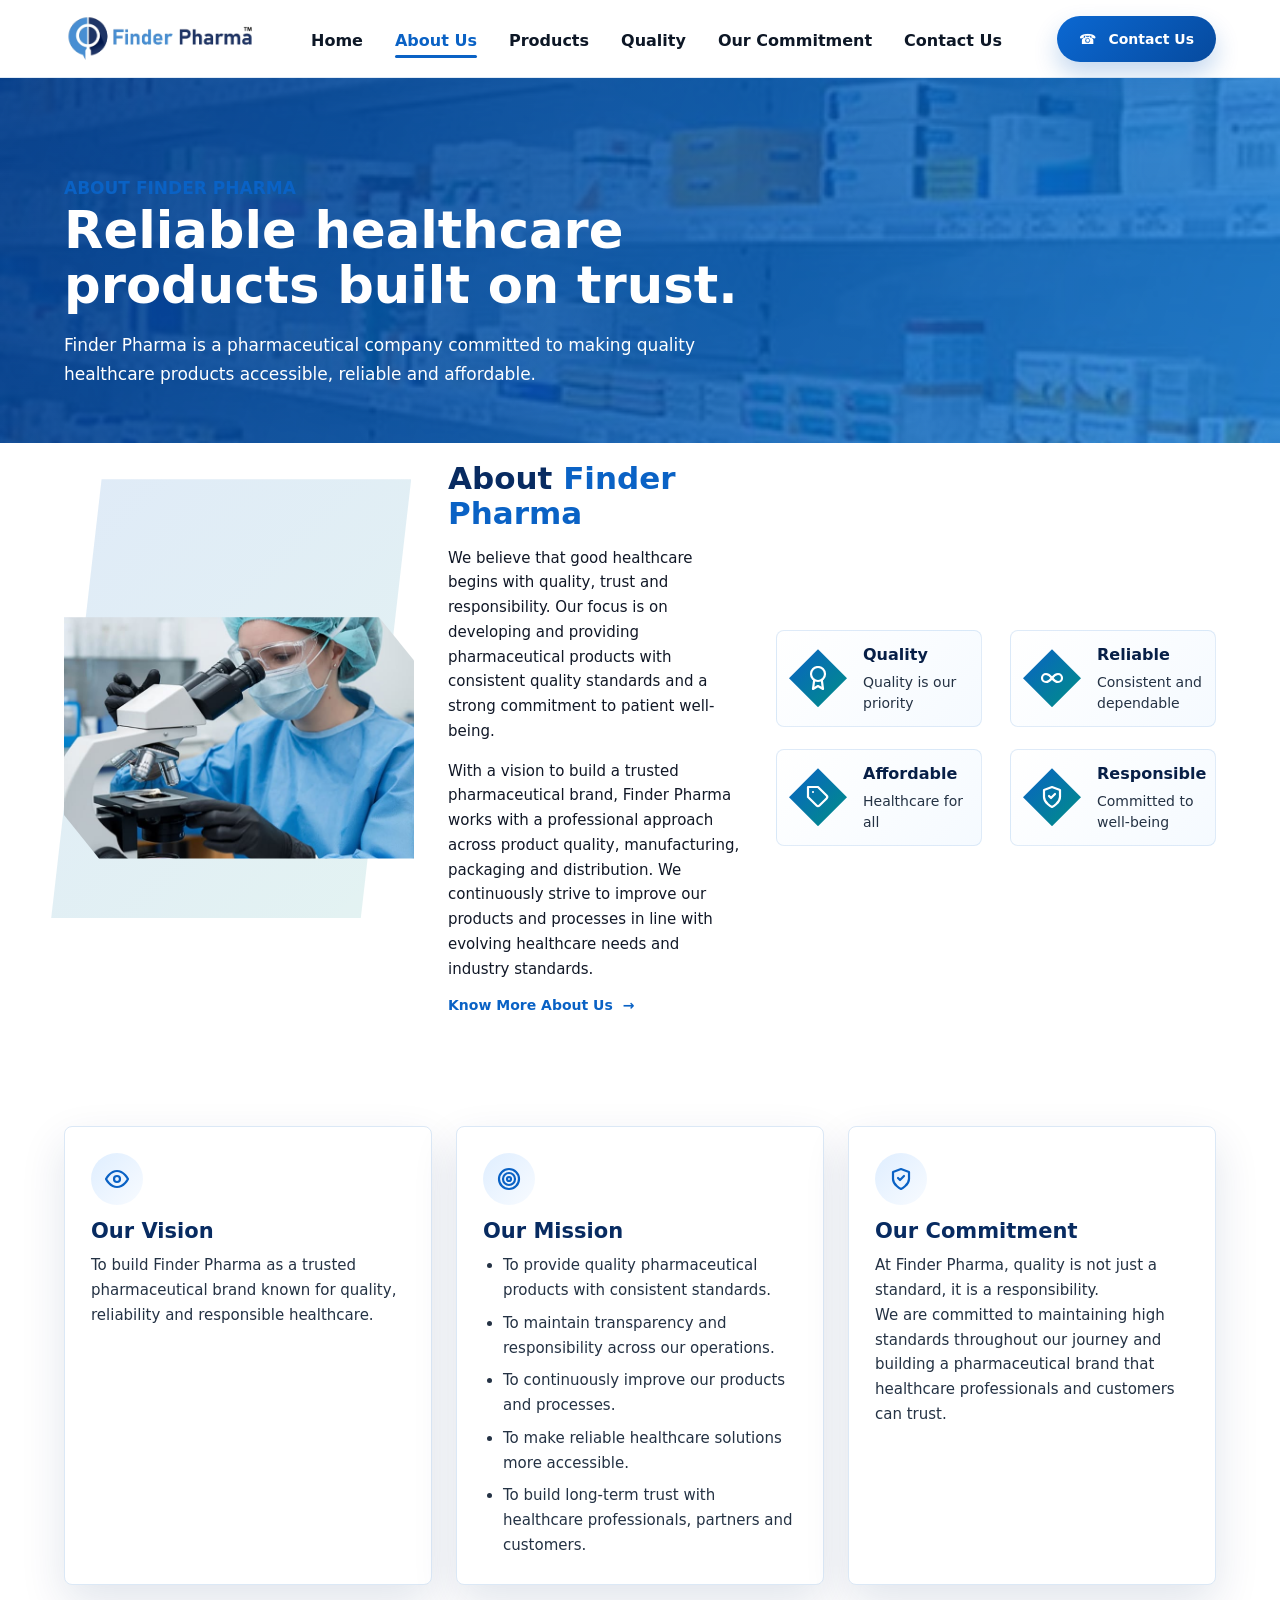
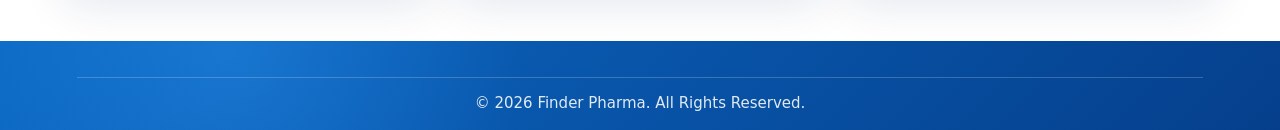
==== about.html @ 4693a1cc "Convert products page to a showcase website with brand blue theme" ====
<!doctype html>
<html lang="en">
  <head>
    <meta charset="UTF-8" />
    <meta name="viewport" content="width=device-width, initial-scale=1.0" />
    <title>About Us | Finder Pharma</title>
    <link rel="stylesheet" href="./styles.css" />
  </head>
  <body>
    <header class="site-header">
      <a class="brand" href="./index.html" aria-label="Finder Pharma home">
        <img src="./finder-pharma-logo.png" alt="Finder Pharma" />
      </a>
      <button class="menu-toggle" type="button" aria-expanded="false" aria-controls="site-nav">
        <span></span><span></span><span></span>
      </button>
      <nav id="site-nav" class="site-nav" aria-label="Primary navigation">
        <a href="./index.html">Home</a>
        <a href="./about.html">About Us</a>
        <a href="./products.html">Products</a>
        <a href="./quality.html">Quality</a>
        <a href="./commitment.html">Our Commitment</a>
        <a href="./contact.html">Contact Us</a>
      </nav>
      <a class="contact-pill" href="./contact.html"><span aria-hidden="true">&#9742;</span>Contact Us</a>
    </header>
    <main class="page-main">
      <section class="page-hero">
        <p class="eyebrow">About Finder Pharma</p>
        <h1>Reliable healthcare products built on trust.</h1>
        <p>Finder Pharma is a pharmaceutical company committed to making quality healthcare products accessible, reliable and affordable.</p>
      </section>
      <section class="about-section">
        <figure class="photo-panel about-photo">
          <img src="./assets/lab-microscope.jpg" alt="Healthcare professional checking samples with a microscope" />
        </figure>
        <div class="about-copy">
          <h2>About <span>Finder Pharma</span></h2>
          <p>We believe that good healthcare begins with quality, trust and responsibility. Our focus is on developing and providing pharmaceutical products with consistent quality standards and a strong commitment to patient well-being.</p>
          <p>With a vision to build a trusted pharmaceutical brand, Finder Pharma works with a professional approach across product quality, manufacturing, packaging and distribution. We continuously strive to improve our products and processes in line with evolving healthcare needs and industry standards.</p>
          <a class="text-link" href="./quality.html">Know More About Us <span aria-hidden="true">&rarr;</span></a>
        </div>
        <div class="value-grid">
          <article>
            <span class="icon">
              <svg viewBox="0 0 24 24" fill="none" stroke="currentColor" stroke-linecap="round" stroke-linejoin="round">
                <circle cx="12" cy="8" r="7"></circle>
                <polyline points="8.21 13.89 7 23 12 20 17 23 15.79 13.88"></polyline>
              </svg>
            </span>
            <h3>Quality</h3>
            <p>Quality is our priority</p>
          </article>
          <article>
            <span class="icon">
              <svg viewBox="0 0 24 24" fill="none" stroke="currentColor" stroke-linecap="round" stroke-linejoin="round">
                <path d="M12 12c-2-2.67-4-4-6-4a4 4 0 1 0 0 8c2 0 4-1.33 6-4zm0 0c2 2.67 4 4 6 4a4 4 0 1 0 0-8c-2 0-4 1.33-6 4z"></path>
              </svg>
            </span>
            <h3>Reliable</h3>
            <p>Consistent and dependable</p>
          </article>
          <article>
            <span class="icon">
              <svg viewBox="0 0 24 24" fill="none" stroke="currentColor" stroke-linecap="round" stroke-linejoin="round">
                <path d="M20.59 13.41l-7.17 7.17a2 2 0 0 1-2.83 0L2 12V2h10l8.59 8.59a2 2 0 0 1 0 2.82z"></path>
                <line x1="7" y1="7" x2="7.01" y2="7"></line>
              </svg>
            </span>
            <h3>Affordable</h3>
            <p>Healthcare for all</p>
          </article>
          <article>
            <span class="icon">
              <svg viewBox="0 0 24 24" fill="none" stroke="currentColor" stroke-linecap="round" stroke-linejoin="round">
                <path d="M12 22s8-4 8-10V5l-8-3-8 3v7c0 6 8 10 8 10z"></path>
                <polyline points="9 11 11 13 15 9"></polyline>
              </svg>
            </span>
            <h3>Responsible</h3>
            <p>Committed to well-being</p>
          </article>
        </div>
      </section>
      <section class="simple-section">
        <div class="simple-grid">
          <article>
            <span class="icon">
              <svg viewBox="0 0 24 24" fill="none" stroke="currentColor" stroke-linecap="round" stroke-linejoin="round">
                <path d="M1 12s4-8 11-8 11 8 11 8-4 8-11 8-11-8-11-8z"></path>
                <circle cx="12" cy="12" r="3"></circle>
              </svg>
            </span>
            <h2>Our Vision</h2>
            <p>To build Finder Pharma as a trusted pharmaceutical brand known for quality, reliability and responsible healthcare.</p>
          </article>
          <article>
            <span class="icon">
              <svg viewBox="0 0 24 24" fill="none" stroke="currentColor" stroke-linecap="round" stroke-linejoin="round">
                <circle cx="12" cy="12" r="10"></circle>
                <circle cx="12" cy="12" r="6"></circle>
                <circle cx="12" cy="12" r="2"></circle>
              </svg>
            </span>
            <h2>Our Mission</h2>
            <ul class="content-list">
              <li>To provide quality pharmaceutical products with consistent standards.</li>
              <li>To maintain transparency and responsibility across our operations.</li>
              <li>To continuously improve our products and processes.</li>
              <li>To make reliable healthcare solutions more accessible.</li>
              <li>To build long-term trust with healthcare professionals, partners and customers.</li>
            </ul>
          </article>
          <article>
            <span class="icon">
              <svg viewBox="0 0 24 24" fill="none" stroke="currentColor" stroke-linecap="round" stroke-linejoin="round">
                <path d="M12 22s8-4 8-10V5l-8-3-8 3v7c0 6 8 10 8 10z"></path>
                <polyline points="9 11 11 13 15 9"></polyline>
              </svg>
            </span>
            <h2>Our Commitment</h2>
            <p>At Finder Pharma, quality is not just a standard, it is a responsibility.</p>
            <p>We are committed to maintaining high standards throughout our journey and building a pharmaceutical brand that healthcare professionals and customers can trust.</p>
          </article>
        </div>
      </section>
    </main>
    <footer id="contact" class="site-footer">
      <p class="copyright">&copy; 2026 Finder Pharma. All Rights Reserved.</p>
    </footer>
    <script src="./script.js"></script>
  </body>
</html>
---- styles.css ----
:root {
  --blue-950: #082b61;
  --blue-900: #0c3f86;
  --blue-700: #0a62c5;
  --blue-600: #0876d7;
  --blue-100: #e8f4ff;
  --green: #79b835;
  --ink: #101828;
  --muted: #526070;
  --line: #dbe8f6;
  --surface: #ffffff;
  --shadow: 0 18px 45px rgba(8, 43, 97, 0.12);
}

* {
  box-sizing: border-box;
}

html {
  scroll-behavior: smooth;
}

body {
  margin: 0;
  color: var(--ink);
  font-size: 15px;
  font-family: Inter, ui-sans-serif, system-ui, -apple-system, BlinkMacSystemFont, "Segoe UI", sans-serif;
  background: #f8fbff;
}

a {
  color: inherit;
  text-decoration: none;
}

.site-header {
  position: sticky;
  top: 0;
  z-index: 20;
  display: grid;
  grid-template-columns: auto 1fr auto;
  align-items: center;
  gap: 28px;
  min-height: 78px;
  padding: 0 clamp(20px, 5vw, 76px);
  background: rgba(255, 255, 255, 0.94);
  border-bottom: 1px solid rgba(219, 232, 246, 0.85);
  backdrop-filter: blur(16px);
}

.brand {
  display: inline-flex;
  align-items: center;
  width: clamp(160px, 15vw, 205px);
}

.brand img {
  display: block;
  width: 100%;
  height: auto;
}

.site-nav {
  justify-self: center;
  display: flex;
  align-items: center;
  gap: clamp(18px, 2.5vw, 36px);
  font-size: 16px;
  font-weight: 700;
}

.site-nav a {
  position: relative;
  padding: 28px 0 24px;
  color: #0d1726;
}

.site-nav a::after {
  content: "";
  position: absolute;
  left: 0;
  right: 0;
  bottom: 16px;
  height: 3px;
  border-radius: 999px;
  background: transparent;
}

.site-nav a:hover,
.site-nav a.active {
  color: var(--blue-700);
}

.site-nav a.active::after {
  background: var(--blue-700);
}

.contact-pill,
.primary-button,
.enquiry-button {
  display: inline-flex;
  align-items: center;
  justify-content: center;
  gap: 12px;
  min-height: 46px;
  padding: 0 22px;
  color: #fff;
  font-size: 14px;
  font-weight: 800;
  background: linear-gradient(135deg, #0b68d2, #064a9e);
  border-radius: 999px;
  box-shadow: 0 12px 24px rgba(8, 92, 190, 0.24);
}

.menu-toggle {
  display: none;
}

.hero {
  position: relative;
  min-height: 610px;
  overflow: hidden;
  background:
    linear-gradient(135deg, transparent 0 82%, #008f86 82.1% 89%, #064a9e 89.2% 100%),
    radial-gradient(circle at 8% 18%, rgba(8, 118, 215, 0.08) 0 80px, transparent 82px),
    linear-gradient(100deg, #ffffff 0%, #f7fbff 39%, #eef7ff 39.3%, #dbefff 100%);
}

.hero-slide {
  position: absolute;
  inset: 0;
  display: grid;
  grid-template-columns: minmax(380px, 0.78fr) minmax(520px, 1.22fr);
  opacity: 0;
  visibility: hidden;
  transition: opacity 1200ms ease, visibility 1200ms ease;
}

.hero-slide.active {
  opacity: 1;
  visibility: visible;
}

.hero::before {
  content: "";
  position: absolute;
  left: -84px;
  top: -150px;
  width: 55vw;
  min-width: 620px;
  height: 860px;
  background:
    linear-gradient(120deg, rgba(255, 255, 255, 0.96), rgba(255, 255, 255, 0.86)),
    radial-gradient(circle at 30% 25%, rgba(10, 98, 197, 0.09), transparent 34%);
  border-radius: 0 0 58% 0;
  box-shadow: 24px 0 60px rgba(8, 43, 97, 0.07);
  transform: skewX(-9deg);
}

.hero::after {
  content: "";
  position: absolute;
  left: -28px;
  top: 92px;
  width: 44vw;
  min-width: 480px;
  height: 380px;
  opacity: 0.34;
  background-image:
    linear-gradient(30deg, transparent 28px, rgba(8, 43, 97, 0.1) 29px, transparent 31px),
    linear-gradient(150deg, transparent 28px, rgba(8, 43, 97, 0.1) 29px, transparent 31px);
  background-size: 72px 82px;
  mask-image: linear-gradient(90deg, #000, transparent 82%);
}

.hero-copy {
  position: relative;
  z-index: 2;
  align-self: center;
  max-width: 620px;
  padding: 54px clamp(24px, 5vw, 74px) 126px;
  opacity: 0;
  transform: translateY(18px);
  transition: opacity 900ms ease 160ms, transform 900ms ease 160ms;
}

.hero-slide.active .hero-copy {
  opacity: 1;
  transform: translateY(0);
}

.hero-badge {
  position: relative;
  display: inline-flex;
  align-items: center;
  min-height: 52px;
  margin: 0 0 30px;
  padding: 0 18px;
  color: #0d1726;
  font-size: clamp(24px, 2.7vw, 42px);
  font-weight: 700;
  line-height: 1;
}

.hero-badge::before,
.hero-badge::after {
  content: "";
  position: absolute;
  inset: auto auto 2px 0;
  width: 100%;
  height: 34px;
  border-bottom: 4px solid #09a775;
  border-left: 4px solid #09a775;
  border-radius: 0 0 10px 10px;
}

.hero-badge::after {
  inset: auto 0 2px auto;
  width: 18px;
  border-left: 0;
  border-right: 4px solid #09a775;
}

.eyebrow {
  margin: 0 0 16px;
  color: var(--blue-700);
  font-size: 13px;
  font-weight: 900;
  text-transform: uppercase;
}

.hero h1 {
  margin: 0;
  max-width: 600px;
  color: #302c69;
  font-size: clamp(40px, 4.8vw, 76px);
  line-height: 1.06;
  letter-spacing: 0;
  text-transform: uppercase;
}

.hero h1 span,
.hero h1 strong {
  display: block;
}

.hero h1 span {
  color: #0b101d;
  font-size: clamp(20px, 2vw, 30px);
  font-weight: 800;
  line-height: 1.2;
  text-transform: none;
}

.hero h1 strong {
  margin-top: 16px;
  color: var(--blue-700);
  font-size: clamp(38px, 4.4vw, 70px);
  line-height: 0.95;
}

.hero-copy > p:not(.hero-badge) {
  max-width: 455px;
  margin: 28px 0 30px;
  color: #172235;
  font-size: 17px;
  line-height: 1.7;
}

.hero-slide > .primary-button {
  position: absolute;
  right: clamp(28px, 5vw, 84px);
  bottom: 42px;
  z-index: 7;
  display: flex;
  width: max-content;
  min-height: 40px;
  padding: 0 20px;
  color: #10213a;
  font-size: 13px;
  background: rgba(255, 255, 255, 0.9);
  box-shadow: 0 14px 34px rgba(8, 22, 44, 0.18);
  backdrop-filter: blur(10px);
}

.hero-media {
  position: relative;
  z-index: 1;
  min-height: 610px;
  overflow: hidden;
  clip-path: ellipse(78% 80% at 74% 48%);
}

.hero-media::before {
  content: "";
  position: absolute;
  z-index: 2;
  inset: 0 auto 0 0;
  width: 42%;
  background: linear-gradient(90deg, rgba(255, 255, 255, 0.94), rgba(255, 255, 255, 0));
}

.hero-media img {
  display: block;
  width: 100%;
  height: 100%;
  min-height: 610px;
  object-fit: cover;
  object-position: center;
  filter: saturate(1.04);
  transform: scale(1.04);
  transition: transform 2200ms ease, opacity 1200ms ease;
}

.hero-slide.active .hero-media img {
  transform: scale(1);
}

.hero-slide:first-child .hero-media img {
  object-position: center right;
}

.hero-slide:nth-child(2) .hero-media img {
  object-position: center;
}

.hero-slide:nth-child(3) .hero-media img {
  object-position: center;
}

.hero-slide:nth-child(4) .hero-media img {
  object-position: center 42%;
}

.hero-ring {
  position: absolute;
  z-index: 3;
  inset: -70px auto -100px -46px;
  width: 54%;
  min-width: 360px;
  border-left: 3px solid rgba(0, 143, 134, 0.72);
  border-radius: 58% 0 0 58%;
  pointer-events: none;
}

.hero-dots {
  position: absolute;
  z-index: 6;
  left: clamp(24px, 5vw, 74px);
  bottom: 42px;
  display: flex;
  gap: 10px;
}

.hero-dots button {
  width: 12px;
  height: 12px;
  padding: 0;
  background: rgba(8, 118, 215, 0.26);
  border: 0;
  border-radius: 999px;
  cursor: pointer;
  transition: width 200ms ease, background 200ms ease;
}

.hero-dots button.active {
  width: 34px;
  background: var(--blue-700);
}

.hero-highlights {
  position: relative;
  z-index: 4;
  display: grid;
  grid-template-columns: repeat(4, minmax(150px, 1fr));
  gap: clamp(18px, 4vw, 54px);
  width: min(78vw, 1120px);
  margin: -46px auto 0;
  padding: 32px clamp(22px, 4vw, 56px);
  background: #fff;
  border: 1px solid rgba(219, 232, 246, 0.9);
  border-radius: 8px;
  box-shadow: 0 22px 55px rgba(8, 43, 97, 0.14);
}

.hero-highlights article {
  display: grid;
  justify-items: center;
  gap: 14px;
  min-width: 0;
  text-align: center;
}

.hero-highlights img {
  width: min(100%, 168px);
  aspect-ratio: 1 / 1;
  object-fit: cover;
  background: #f8fbff;
  border: 1px solid #e4eef8;
  border-radius: 28% 72% 30% 70% / 70% 32% 68% 30%;
}

.hero-highlights article:first-child img {
  object-fit: contain;
  padding: 24px;
}

.hero-highlights h2 {
  margin: 0;
  color: var(--blue-950);
  font-size: 15px;
  line-height: 1.25;
}

.page-main {
  background: #fff;
}

.page-hero {
  padding: 78px clamp(20px, 5vw, 76px) 54px;
  color: #fff;
  background:
    linear-gradient(110deg, rgba(5, 63, 140, 0.95), rgba(8, 118, 215, 0.76)),
    url("./assets/pharmacy-shelves.jpg") center / cover no-repeat;
}

.page-hero h1 {
  max-width: 760px;
  margin: 0;
  font-size: clamp(34px, 4vw, 52px);
  line-height: 1.08;
}

.page-hero p {
  max-width: 670px;
  margin: 18px 0 0;
  font-size: 17px;
  line-height: 1.7;
}

.simple-section {
  padding: 56px clamp(20px, 5vw, 76px);
}

.simple-grid {
  display: grid;
  grid-template-columns: repeat(3, minmax(220px, 1fr));
  gap: 24px;
  max-width: 1180px;
  margin: 0 auto;
}

.simple-grid article,
.contact-panel {
  padding: 26px;
  background: #fff;
  border: 1px solid var(--line);
  border-radius: 8px;
  box-shadow: var(--shadow);
}

.simple-grid h2,
.contact-panel h2 {
  margin: 14px 0 10px;
  color: var(--blue-950);
  font-size: 21px;
}

.simple-grid p,
.contact-panel p,
.content-list {
  margin: 0;
  color: #243244;
  font-size: 15px;
  line-height: 1.65;
}

.content-list {
  padding-left: 20px;
}

.content-list li + li {
  margin-top: 8px;
}

.contact-layout {
  display: grid;
  grid-template-columns: minmax(260px, 0.8fr) minmax(320px, 1.2fr);
  gap: 28px;
  max-width: 1080px;
  margin: 0 auto;
}

.contact-list {
  display: grid;
  gap: 18px;
}

.contact-form {
  display: grid;
  gap: 14px;
}

.contact-form input,
.contact-form textarea {
  width: 100%;
  padding: 13px 14px;
  color: var(--ink);
  font: inherit;
  background: #f8fbff;
  border: 1px solid var(--line);
  border-radius: 8px;
}

.contact-form textarea {
  min-height: 138px;
  resize: vertical;
}

.about-section,
.products-section,
.commitment-section {
  padding-inline: clamp(20px, 5vw, 76px);
}

.about-section {
  position: relative;
  z-index: 3;
  display: grid;
  grid-template-columns: minmax(240px, 350px) minmax(280px, 1fr) minmax(300px, 440px);
  gap: 34px;
  align-items: center;
  padding-top: 18px;
  padding-bottom: 56px;
  background: #fff;
}

.about-section::before {
  content: "";
  position: absolute;
  left: clamp(18px, 4vw, 58px);
  top: 36px;
  width: min(31vw, 360px);
  height: 70%;
  background: linear-gradient(135deg, rgba(10, 98, 197, 0.13), rgba(0, 143, 134, 0.11));
  clip-path: polygon(14% 0, 100% 0, 86% 100%, 0 100%);
  z-index: 0;
}

.about-section > * {
  position: relative;
  z-index: 1;
}

.photo-panel {
  margin: 0;
  overflow: hidden;
  border-radius: 8px;
  box-shadow: var(--shadow);
}

.photo-panel img,
.product-showcase img,
.commitment-photo img {
  display: block;
  width: 100%;
  height: 100%;
  object-fit: cover;
}

.about-photo {
  position: relative;
  aspect-ratio: 1.45 / 1;
  border-radius: 0;
  clip-path: polygon(0 0, 90% 0, 100% 18%, 100% 100%, 10% 100%, 0 82%);
  box-shadow: 0 24px 52px rgba(8, 43, 97, 0.18);
}

.about-photo img {
  object-position: center 38%;
}

.product-showcase {
  display: grid;
  grid-template-columns: minmax(180px, 340px) minmax(260px, 1fr);
  align-items: center;
  gap: 28px;
  max-width: 980px;
  margin: 0 auto 24px;
  padding: 14px;
  text-align: left;
  background: rgba(255, 255, 255, 0.78);
  border: 1px solid var(--line);
  border-radius: 8px;
  box-shadow: 0 14px 36px rgba(8, 43, 97, 0.09);
}

.product-showcase img {
  aspect-ratio: 1.85 / 1;
  border-radius: 6px;
}

.product-showcase h3 {
  margin: 0 0 8px;
  color: var(--blue-950);
  font-size: clamp(20px, 2.1vw, 25px);
}

.product-showcase p {
  max-width: 560px;
  margin: 0;
  color: #243244;
  font-size: 15px;
  line-height: 1.65;
}

.commitment-photo {
  align-self: stretch;
  min-height: 210px;
  margin: 0;
  overflow: hidden;
  border-radius: 8px;
}

.commitment-photo img {
  object-position: center;
}

.building-logo {
  height: auto;
}

.window-row {
  position: absolute;
  left: 20px;
  right: 110px;
  height: 18px;
  background: repeating-linear-gradient(90deg, #74a8ca 0 38px, transparent 38px 46px);
}

.row-one {
  top: 42px;
}

.row-two {
  top: 72px;
}

.entrance {
  position: absolute;
  left: 110px;
  bottom: 0;
  width: 44px;
  height: 50px;
  background: #4a718b;
}

.lawn {
  position: absolute;
  left: 0;
  right: 0;
  bottom: 0;
  height: 34px;
  background: linear-gradient(90deg, #6aaa43, #98c764);
}

.about-copy h2,
.section-heading h2,
.commitment-section h2 {
  margin: 0 0 14px;
  color: var(--blue-950);
  font-size: clamp(25px, 2.5vw, 31px);
  line-height: 1.12;
}

.about-copy h2 span,
.commitment-section h2,
.section-heading h2 {
  color: var(--blue-700);
}

.about-copy p,
.commitment-section p,
.commitment-section li {
  color: #111827;
  font-size: 15px;
  line-height: 1.65;
}

.text-link {
  display: inline-flex;
  gap: 10px;
  color: var(--blue-700);
  font-size: 14px;
  font-weight: 900;
}

.value-grid {
  display: grid;
  grid-template-columns: repeat(2, minmax(130px, 1fr));
  gap: 22px 28px;
}

.value-grid article,
.commitment-section article {
  min-width: 0;
}

.icon,
.large-icon {
  display: inline-grid;
  place-items: center;
  flex: 0 0 auto;
  width: 52px;
  height: 52px;
  color: var(--blue-700);
  font-size: 23px;
  font-weight: 900;
  background: linear-gradient(135deg, #dfeeff, #f8fbff);
  border-radius: 999px;
}

.icon svg,
.large-icon svg {
  width: 24px;
  height: 24px;
  stroke-width: 2.2px;
  display: block;
}

.value-grid article {
  display: grid;
  grid-template-columns: auto 1fr;
  column-gap: 16px;
  align-items: center;
  padding: 12px;
  background: linear-gradient(135deg, #ffffff, #f5faff);
  border: 1px solid rgba(10, 98, 197, 0.12);
  border-radius: 8px;
}

.value-grid .icon {
  grid-row: span 2;
  width: 58px;
  height: 58px;
  color: #fff;
  background: linear-gradient(135deg, var(--blue-700), #008f86);
  border-radius: 18px;
  clip-path: polygon(50% 0, 100% 50%, 50% 100%, 0 50%);
  box-shadow: 0 16px 28px rgba(10, 98, 197, 0.2);
  line-height: 1;
}

.value-grid h3,
.commitment-section h3 {
  margin: 2px 0 8px;
  color: #071f47;
  font-size: 16px;
}

.value-grid p {
  margin: 0;
  color: #243244;
  font-size: 14px;
  line-height: 1.5;
}

.products-section {
  padding-top: 34px;
  padding-bottom: 24px;
  text-align: center;
  background:
    radial-gradient(circle at 18% 15%, rgba(8, 118, 215, 0.08), transparent 24%),
    linear-gradient(180deg, #eef7ff, #f9fcff);
}

.section-heading h2 {
  position: relative;
  display: inline-block;
}

.section-heading h2::after {
  content: "";
  position: absolute;
  left: 24%;
  right: 24%;
  bottom: -12px;
  height: 4px;
  border-radius: 999px;
  background: var(--blue-700);
}

.section-heading p {
  margin: 22px 0 24px;
  color: #182233;
  font-size: 15px;
}

.carousel-shell {
  display: grid;
  grid-template-columns: 48px 1fr 48px;
  align-items: center;
  gap: 18px;
  max-width: 1280px;
  margin: 0 auto;
}

.product-track {
  display: grid;
  grid-auto-flow: column;
  grid-auto-columns: minmax(190px, 1fr);
  gap: 20px;
  overflow-x: auto;
  padding: 8px 2px 18px;
  scrollbar-width: none;
  scroll-snap-type: x mandatory;
}

.product-track::-webkit-scrollbar {
  display: none;
}

.product-card {
  min-height: 264px;
  padding: 24px 18px 20px;
  background: #fff;
  border: 1px solid var(--line);
  border-radius: 8px;
  box-shadow: var(--shadow);
  scroll-snap-align: start;
  cursor: pointer;
  transition: transform 180ms ease, box-shadow 180ms ease, border-color 180ms ease;
}

.product-card:hover,
.product-card:focus {
  border-color: rgba(10, 98, 197, 0.5);
  box-shadow: 0 22px 48px rgba(8, 43, 97, 0.16);
  outline: none;
  transform: translateY(-4px);
}

.product-card h3 {
  margin: 22px 0 6px;
  color: var(--blue-900);
  font-size: 18px;
}

.product-card p {
  margin: 0;
  color: var(--blue-700);
  font-size: 14px;
  font-weight: 700;
}

.product-card-image {
  display: block;
  width: min(100%, 188px);
  aspect-ratio: 2 / 1;
  margin: 0 auto;
  object-fit: cover;
  object-position: center;
  background: #f5f7fa;
  border: 1px solid #d8e1ea;
  border-radius: 8px;
  box-shadow: 0 18px 30px rgba(10, 38, 84, 0.13);
}

.medicine-box {
  position: relative;
  display: grid;
  align-content: center;
  justify-items: start;
  width: 168px;
  height: 96px;
  margin: 0 auto;
  padding: 16px 18px;
  color: #1c2636;
  text-align: left;
  background: linear-gradient(160deg, #fff, #edf3f8);
  border: 1px solid #d8e1ea;
  box-shadow: 18px 20px 18px rgba(10, 38, 84, 0.1);
  transform: perspective(360px) rotateY(-15deg);
}

.medicine-box::before {
  content: "";
  position: absolute;
  inset: 0 0 auto;
  height: 16px;
  background: var(--accent);
}

.medicine-box::after {
  content: "";
  position: absolute;
  right: -22px;
  top: 11px;
  width: 22px;
  height: 96px;
  background: color-mix(in srgb, var(--accent), #101828 18%);
  transform: skewY(42deg);
  transform-origin: left top;
}

.medicine-box span {
  max-width: 125px;
  font-size: 12px;
}

.medicine-box strong {
  max-width: 125px;
  color: var(--blue-950);
  font-size: 18px;
}

.red {
  --accent: #d6403a;
}

.green {
  --accent: #6aa646;
}

.navy {
  --accent: #114a8f;
}

.crimson {
  --accent: #c62127;
}

.pink {
  --accent: #e168b0;
}

.carousel-control {
  width: 48px;
  height: 48px;
  color: var(--blue-700);
  font-size: 34px;
  line-height: 1;
  background: #fff;
  border: 1px solid var(--line);
  border-radius: 999px;
  box-shadow: var(--shadow);
  cursor: pointer;
}

.compact {
  min-width: 210px;
  margin-top: 2px;
}

.product-modal {
  position: fixed;
  inset: 0;
  z-index: 50;
  display: none;
  place-items: center;
  padding: 24px;
  background: rgba(8, 22, 44, 0.52);
}

.product-modal.open {
  display: grid;
}

.product-modal-panel {
  position: relative;
  width: min(92vw, 520px);
  padding: 34px;
  background: #fff;
  border: 1px solid var(--line);
  border-radius: 8px;
  box-shadow: 0 28px 80px rgba(8, 22, 44, 0.28);
}

.product-modal-panel h2 {
  margin: 0 0 18px;
  color: var(--blue-950);
  font-size: clamp(26px, 3vw, 34px);
}

.modal-image {
  display: none;
  width: 100%;
  max-height: 240px;
  margin-bottom: 20px;
  object-fit: contain;
  background: #f8fbff;
  border: 1px solid var(--line);
  border-radius: 8px;
}

.modal-image[src] {
  display: block;
}

.modal-close {
  position: absolute;
  top: 14px;
  right: 14px;
  display: grid;
  place-items: center;
  width: 38px;
  height: 38px;
  color: var(--blue-900);
  font-size: 28px;
  line-height: 1;
  background: #eef7ff;
  border: 1px solid var(--line);
  border-radius: 999px;
  cursor: pointer;
}

.modal-products {
  display: grid;
  gap: 10px;
  margin: 0;
  padding: 0;
  list-style: none;
}

.modal-products li {
  padding: 12px 14px;
  color: #182233;
  font-weight: 800;
  background: #f8fbff;
  border: 1px solid var(--line);
  border-radius: 8px;
}

.commitment-section {
  display: grid;
  grid-template-columns: 1.6fr 0.78fr 1fr;
  gap: 34px;
  max-width: 1280px;
  margin: 0 auto 24px;
  padding-top: 26px;
  padding-bottom: 26px;
  background: #fff;
  border: 1px solid var(--line);
  border-radius: 8px;
  box-shadow: var(--shadow);
}

.commitment-main {
  display: grid;
  grid-template-columns: auto 1fr;
  gap: 28px;
}

.large-icon {
  width: 64px;
  height: 64px;
  font-size: 32px;
}

.commitment-section article + article {
  border-left: 1px solid var(--line);
  padding-left: 28px;
}

.commitment-section ul {
  margin: 0;
  padding-left: 20px;
}

.site-footer {
  color: #fff;
  background:
    radial-gradient(circle at 18% 12%, rgba(55, 161, 255, 0.32), transparent 28%),
    linear-gradient(135deg, #0b69c4, #053f8c);
  padding: 36px clamp(20px, 6vw, 84px) 18px;
}

.footer-grid {
  display: grid;
  grid-template-columns: 1.25fr 0.9fr 0.9fr 1.2fr 1fr;
  gap: 36px;
  max-width: 1280px;
  margin: 0 auto 32px;
}

.footer-grid > div {
  min-width: 0;
}

.footer-grid > div + div {
  border-left: 1px solid rgba(255, 255, 255, 0.18);
  padding-left: 36px;
}

.footer-brand {
  width: 220px;
  padding: 7px 10px;
  background: #fff;
  border-radius: 8px;
}

.footer-grid h3 {
  margin: 0 0 18px;
  font-size: 16px;
}

.footer-grid a:not(.brand):not(.enquiry-button),
.footer-grid p {
  display: block;
  margin: 0 0 10px;
  color: rgba(255, 255, 255, 0.92);
  font-size: 14px;
  line-height: 1.55;
}

.socials {
  display: flex;
  gap: 12px;
  margin-top: 18px;
}

.socials a {
  display: grid;
  place-items: center;
  width: 34px;
  height: 34px;
  background: rgba(255, 255, 255, 0.13);
  border-radius: 999px;
  font-weight: 800;
}

.enquiry-button {
  width: 100%;
  max-width: 230px;
  border: 1px solid rgba(255, 255, 255, 0.64);
  background: rgba(255, 255, 255, 0.08);
  box-shadow: none;
}

.copyright {
  max-width: 1280px;
  margin: 0 auto;
  padding-top: 16px;
  color: rgba(255, 255, 255, 0.88);
  text-align: center;
  border-top: 1px solid rgba(255, 255, 255, 0.2);
}

@media (max-width: 1060px) {
  .site-header {
    grid-template-columns: auto auto auto;
    justify-content: space-between;
  }

  .site-nav {
    position: absolute;
    left: 20px;
    right: 20px;
    top: 72px;
    display: none;
    padding: 18px;
    background: #fff;
    border: 1px solid var(--line);
    border-radius: 8px;
    box-shadow: var(--shadow);
  }

  .site-nav.open {
    display: grid;
    gap: 4px;
  }

  .site-nav a {
    padding: 12px 4px;
  }

  .site-nav a::after {
    bottom: 4px;
  }

  .menu-toggle {
    display: grid;
    gap: 5px;
    width: 46px;
    height: 46px;
    padding: 12px;
    background: #fff;
    border: 1px solid var(--line);
    border-radius: 999px;
  }

  .menu-toggle span {
    display: block;
    height: 2px;
    background: var(--blue-900);
  }

  .contact-pill {
    display: none;
  }

  .hero-slide,
  .about-section,
  .commitment-section,
  .footer-grid,
  .simple-grid,
  .contact-layout {
    grid-template-columns: 1fr;
  }

  .hero {
    min-height: 820px;
    background:
      linear-gradient(135deg, transparent 0 86%, #008f86 86.1% 92%, #064a9e 92.2% 100%),
      linear-gradient(180deg, #ffffff 0%, #f7fbff 54%, #dbefff 100%);
  }

  .hero::before {
    width: 120vw;
    min-width: 0;
    height: 610px;
  }

  .hero::after {
    width: 100vw;
    min-width: 0;
  }

  .hero-copy {
    padding-bottom: 28px;
  }

  .hero-slide > .primary-button {
    right: 24px;
    bottom: 32px;
  }

  .hero-media {
    min-height: 390px;
    clip-path: ellipse(92% 78% at 58% 46%);
    background-position: center right;
  }

  .hero-media img {
    min-height: 390px;
  }

  .hero-highlights {
    grid-template-columns: repeat(2, minmax(140px, 1fr));
    width: min(92vw, 680px);
    margin-top: -28px;
  }

  .commitment-section article + article,
  .footer-grid > div + div {
    border-left: 0;
    padding-left: 0;
  }
}

@media (max-width: 680px) {
  .site-header {
    min-height: 76px;
    padding-inline: 16px;
  }

  .brand {
    width: 168px;
  }

  .hero,
  .hero-slide {
    grid-template-columns: 1fr;
  }

  .hero {
    min-height: 805px;
  }

  .hero::before {
    left: -54px;
    top: -92px;
    transform: skewX(-5deg);
  }

  .hero h1 {
    font-size: 38px;
  }

  .hero h1 strong {
    font-size: 36px;
  }

  .hero-badge {
    margin-bottom: 22px;
    font-size: 24px;
  }

  .hero-media {
    min-height: 310px;
    clip-path: ellipse(104% 82% at 58% 46%);
  }

  .hero-media img {
    min-height: 310px;
  }

  .hero-slide > .primary-button {
    right: 18px;
    bottom: 28px;
    max-width: calc(100vw - 130px);
    min-height: 38px;
    padding: 0 16px;
    font-size: 12px;
  }

  .hero-ring {
    inset: -50px auto -74px -30px;
    width: 68%;
    min-width: 220px;
  }

  .hero-highlights {
    grid-template-columns: 1fr 1fr;
    gap: 18px;
    padding: 22px 16px;
  }

  .hero-highlights img {
    width: min(100%, 126px);
  }

  .hero-highlights h2 {
    font-size: 13px;
  }

  .value-grid,
  .commitment-main,
  .product-showcase {
    grid-template-columns: 1fr;
  }

  .carousel-shell {
    grid-template-columns: 1fr;
  }

  .carousel-control {
    display: none;
  }

  .product-track {
    grid-auto-columns: minmax(228px, 78vw);
  }

  .footer-grid {
    gap: 24px;
  }
}

/* Store Custom Colors & Theme */
:root {
  --store-blue: #0c3f86;
  --store-blue-hover: #053f8c;
  --store-accent: #0a62c5;
  --store-light: #e8f4ff;
  --store-border: #cbdff2;
  --store-yellow: #f59e0b;
  --store-orange: #ea580c;
  --store-card-shadow: 0 4px 16px rgba(8, 43, 97, 0.04);
  --store-hover-shadow: 0 12px 30px rgba(8, 43, 97, 0.1);
}

/* Store Header styling */
.store-header {
  display: flex;
  flex-direction: column;
  align-items: stretch;
  background: #fff;
  border-bottom: 1px solid #e2edf6;
  padding: 14px clamp(20px, 5vw, 76px) 10px;
  min-height: auto;
  gap: 12px;
}

.store-header .header-main-row {
  display: flex;
  justify-content: space-between;
  align-items: center;
  gap: 24px;
  width: 100%;
  max-width: 1280px;
  margin: 0 auto;
}

.store-header .brand {
  flex-shrink: 0;
}

/* Row 1: Header Navigation */
.store-header .site-nav {
  display: flex;
  justify-content: center;
  align-items: center;
  gap: clamp(18px, 2.5vw, 36px);
}

.store-header .site-nav a {
  padding: 8px 0;
  font-size: 15px;
  font-weight: 700;
}

.store-header .site-nav a::after {
  bottom: 0;
}

/* Row 2: Centered Search Bar */
.store-header .desktop-search {
  align-self: center;
  margin: 4px auto 0;
}

/* Search Bar (shared styling) */
.search-bar {
  display: flex;
  align-items: center;
  background: #f8fbff;
  border: 1px solid #cbe0f2;
  border-radius: 999px;
  padding: 3px;
  height: 48px;
  width: 100%;
  max-width: 540px;
  transition: border-color 0.2s, box-shadow 0.2s;
}

.search-bar:focus-within {
  border-color: var(--store-accent);
  box-shadow: 0 0 0 3px rgba(10, 98, 197, 0.12);
  background: #fff;
}

.search-bar input {
  flex: 1;
  border: none;
  background: transparent;
  outline: none;
  padding: 0 16px;
  font-size: 14px;
  color: var(--ink);
}

.category-select-wrapper {
  position: relative;
  display: flex;
  align-items: center;
  border-left: 1px solid #dbe8f6;
  padding-inline: 12px 28px;
}

.category-select {
  border: none;
  background: transparent;
  outline: none;
  font-size: 13px;
  font-weight: 600;
  color: var(--muted);
  cursor: pointer;
  appearance: none;
}

.category-select-wrapper::after {
  content: "";
  position: absolute;
  right: 14px;
  top: 50%;
  transform: translateY(-50%);
  width: 0;
  height: 0;
  border-left: 4px solid transparent;
  border-right: 4px solid transparent;
  border-top: 5px solid var(--muted);
  pointer-events: none;
}

.search-button {
  width: 40px;
  height: 40px;
  border-radius: 50%;
  background: var(--store-blue);
  color: #fff;
  border: none;
  display: grid;
  place-items: center;
  cursor: pointer;
  transition: background 0.2s, transform 0.1s;
}

.search-button:hover {
  background: var(--store-blue-hover);
}

.search-button:active {
  transform: scale(0.96);
}

/* Header Actions */
.header-actions {
  display: flex;
  align-items: center;
  gap: 16px;
  flex-shrink: 0;
}

.cart-pill,
.account-pill {
  display: flex;
  align-items: center;
  gap: 8px;
  padding: 8px 16px;
  color: var(--ink);
  font-size: 14px;
  font-weight: 700;
  background: #f8fbff;
  border: 1px solid #dbe8f6;
  border-radius: 999px;
  cursor: pointer;
  transition: all 0.2s;
}

.cart-pill:hover,
.account-pill:hover {
  background: #fff;
  border-color: var(--store-accent);
  color: var(--store-blue);
}

.cart-icon-wrapper {
  position: relative;
  display: flex;
  align-items: center;
}

.cart-count {
  position: absolute;
  top: -8px;
  right: -8px;
  min-width: 18px;
  height: 18px;
  padding: 0 4px;
  background: var(--store-blue);
  color: #fff;
  font-size: 10px;
  font-weight: 800;
  border-radius: 999px;
  display: grid;
  place-items: center;
  border: 2px solid #fff;
}

.dropdown-caret {
  font-size: 10px;
  color: var(--muted);
}

/* Mobile and Tablet Header Responsiveness */
@media (max-width: 1060px) {
  .store-header {
    display: block;
    padding: 12px 16px;
  }
  
  .store-header .header-main-row {
    gap: 12px;
  }
  
  .store-header .menu-toggle {
    display: grid;
    order: 1;
    margin: 0;
  }
  
  .store-header .brand {
    order: 2;
    margin: 0 auto;
    width: 140px;
  }
  
  .store-header .header-actions {
    order: 3;
  }
  
  .store-header .account-pill {
    display: none;
  }
  
  .store-header .cart-pill {
    background: transparent;
    border: none;
    padding: 0;
  }
  
  .store-header .cart-pill .action-label,
  .store-header .cart-pill .dropdown-caret {
    display: none;
  }
  
  .store-header .cart-pill:hover {
    background: transparent;
  }
  
  .desktop-search {
    display: none;
  }
  
  .mobile-search {
    display: flex;
    max-width: none;
    margin-top: 12px;
  }

  .store-header .site-nav {
    position: absolute;
    left: 20px;
    right: 20px;
    top: 100%;
    display: none;
    padding: 18px;
    background: #fff;
    border: 1px solid var(--line);
    border-radius: 8px;
    box-shadow: var(--shadow);
    z-index: 100;
    flex-direction: column;
    align-items: stretch;
    border-top: 1px solid var(--line);
    margin-top: 0;
    gap: 4px;
  }

  .store-header .site-nav.open {
    display: grid;
  }

  .store-header .site-nav a {
    padding: 12px 4px;
    width: 100%;
  }
}

@media (min-width: 1061px) {
  .mobile-search {
    display: none;
  }
}

/* Store Main */
.store-main {
  max-width: 1280px;
  margin: 0 auto;
  padding: 32px clamp(16px, 4vw, 76px) 64px;
  background: #f8fbff;
}

/* Store Hero Banner */
.store-hero {
  background: linear-gradient(135deg, var(--store-blue) 0%, var(--store-blue-hover) 100%);
  border-radius: 24px;
  padding: clamp(32px, 5vw, 64px) clamp(32px, 6vw, 84px);
  display: grid;
  grid-template-columns: 1.2fr 0.8fr;
  gap: 36px;
  align-items: center;
  color: #fff;
  margin-bottom: 40px;
  overflow: hidden;
  box-shadow: 0 10px 30px rgba(8, 43, 97, 0.15);
}

.hero-left h1 {
  font-size: clamp(28px, 4vw, 44px);
  font-weight: 800;
  line-height: 1.15;
  margin: 0 0 16px;
  color: #fff;
  text-transform: none;
}

.hero-left p {
  font-size: clamp(14px, 1.8vw, 17px);
  line-height: 1.6;
  color: #cbe3f8;
  margin: 0 0 32px;
  max-width: 480px;
}

.hero-shop-button {
  display: inline-flex;
  align-items: center;
  justify-content: center;
  gap: 8px;
  min-height: 48px;
  padding: 0 28px;
  background: #fff;
  color: var(--store-blue);
  font-weight: 700;
  font-size: 15px;
  border-radius: 999px;
  box-shadow: 0 8px 20px rgba(0, 0, 0, 0.12);
  transition: all 0.2s;
}

.hero-shop-button:hover {
  transform: translateY(-2px);
  box-shadow: 0 12px 24px rgba(0, 0, 0, 0.16);
  background: #f8fbff;
}

.hero-right {
  position: relative;
  display: flex;
  justify-content: center;
  align-items: center;
}

.hero-illustration {
  width: 100%;
  max-width: 280px;
  height: auto;
  border-radius: 20px;
  box-shadow: 0 12px 32px rgba(0, 0, 0, 0.2);
}

.hero-badge-card {
  position: absolute;
  bottom: 12px;
  right: -12px;
  background: #fff;
  color: var(--ink);
  padding: 12px 16px;
  border-radius: 12px;
  box-shadow: 0 8px 24px rgba(0, 0, 0, 0.12);
  display: flex;
  flex-direction: column;
  line-height: 1.2;
  max-width: 140px;
  border: 1px solid rgba(8, 43, 97, 0.08);
}

.badge-title {
  font-size: 9px;
  font-weight: 700;
  color: var(--muted);
  text-transform: uppercase;
  letter-spacing: 0.5px;
}

.badge-percent {
  font-size: 24px;
  font-weight: 800;
  color: var(--store-blue);
}

.badge-off {
  font-size: 11px;
  font-weight: 800;
  color: var(--store-blue);
  margin-top: -3px;
  margin-bottom: 3px;
}

.badge-footer {
  font-size: 9px;
  font-weight: 600;
  color: var(--muted);
}

@media (max-width: 768px) {
  .store-hero {
    grid-template-columns: 1fr;
    padding: 36px 24px;
    gap: 32px;
  }
  
  .hero-right {
    order: -1;
  }
  
  .hero-badge-card {
    right: 12px;
  }
}

@media (max-width: 580px) {
  .store-hero {
    grid-template-columns: 1.1fr 0.9fr;
    padding: 24px 16px;
    gap: 16px;
  }
  
  .hero-left h1 {
    font-size: 20px;
    margin-bottom: 8px;
  }
  
  .hero-left p {
    font-size: 12px;
    margin-bottom: 16px;
  }
  
  .hero-shop-button {
    min-height: 38px;
    padding: 0 16px;
    font-size: 12px;
  }
  
  .hero-illustration {
    max-width: 140px;
    border-radius: 12px;
  }
  
  .hero-badge-card {
    padding: 8px 10px;
    bottom: 8px;
    right: -8px;
    max-width: 100px;
  }
  
  .badge-percent {
    font-size: 18px;
  }
  
  .badge-off {
    font-size: 9px;
  }
}

/* Categories Section */
.categories-section {
  margin-bottom: 40px;
}

.categories-track {
  display: flex;
  gap: 24px;
  overflow-x: auto;
  scrollbar-width: none;
  padding: 12px 4px;
}

.categories-track::-webkit-scrollbar {
  display: none;
}

.category-circle-item {
  display: flex;
  flex-direction: column;
  align-items: center;
  text-align: center;
  gap: 12px;
  min-width: 110px;
  cursor: pointer;
}

.category-circle-icon {
  width: 80px;
  height: 80px;
  border-radius: 50%;
  background: var(--store-light);
  border: 1px solid var(--store-border);
  display: grid;
  place-items: center;
  color: var(--store-blue);
  box-shadow: 0 2px 8px rgba(0, 0, 0, 0.02);
  transition: all 0.25s ease-in-out;
}

.category-circle-icon svg {
  width: 32px;
  height: 32px;
  stroke-width: 2px;
}

.category-circle-item:hover .category-circle-icon {
  background: var(--store-border);
  transform: translateY(-4px);
  box-shadow: 0 6px 16px rgba(10, 98, 197, 0.12);
  color: var(--store-blue-hover);
}

.category-label {
  font-size: 13px;
  font-weight: 700;
  color: #334155;
  line-height: 1.35;
}

@media (max-width: 768px) {
  .categories-track {
    display: grid;
    grid-template-columns: repeat(4, 1fr);
    gap: 20px 8px;
    overflow-x: visible;
  }
  
  .category-circle-item {
    min-width: 0;
  }
  
  .category-circle-icon {
    width: 64px;
    height: 64px;
  }
  
  .category-circle-icon svg {
    width: 24px;
    height: 24px;
  }
  
  .category-label {
    font-size: 11px;
  }
}

/* Store Section Layout */
.store-section {
  margin-bottom: 48px;
}

.store-section-header {
  display: flex;
  justify-content: space-between;
  align-items: baseline;
  margin-bottom: 20px;
}

.store-section-header h2 {
  font-size: 24px;
  font-weight: 800;
  color: var(--ink);
  margin: 0;
}

.view-all-link {
  font-size: 14px;
  font-weight: 700;
  color: var(--store-blue);
  display: inline-flex;
  align-items: center;
  gap: 4px;
  transition: opacity 0.2s;
}

.view-all-link:hover {
  opacity: 0.8;
}

.slider-wrapper {
  position: relative;
  display: block;
}

.store-product-track {
  display: flex;
  gap: 20px;
  overflow-x: auto;
  scrollbar-width: none;
  scroll-snap-type: x mandatory;
  padding: 12px 4px 20px;
}

.store-product-track::-webkit-scrollbar {
  display: none;
}

.slider-arrow {
  position: absolute;
  top: calc(50% - 20px);
  width: 40px;
  height: 40px;
  border-radius: 50%;
  background: #fff;
  border: 1px solid #dbe8f6;
  box-shadow: 0 4px 12px rgba(8, 43, 97, 0.08);
  display: grid;
  place-items: center;
  color: var(--store-blue);
  font-size: 24px;
  font-weight: 800;
  cursor: pointer;
  z-index: 10;
  transition: all 0.2s;
  user-select: none;
}

.slider-arrow:hover {
  background: #f8fbff;
  border-color: var(--store-accent);
  transform: translateY(0) scale(1.05);
}

.slider-arrow.prev {
  left: -20px;
}

.slider-arrow.next {
  right: -20px;
}

@media (max-width: 768px) {
  .slider-arrow {
    display: none;
  }
}

/* Store Product Card */
.store-product-card {
  position: relative;
  background: #fff;
  border: 1px solid #eef3f8;
  border-radius: 16px;
  padding: 18px;
  min-width: 215px;
  max-width: 215px;
  flex: 0 0 215px;
  display: flex;
  flex-direction: column;
  box-shadow: var(--store-card-shadow);
  scroll-snap-align: start;
  transition: all 0.25s ease-in-out;
}

.store-product-card:hover {
  transform: translateY(-4px);
  box-shadow: var(--store-hover-shadow);
  border-color: rgba(8, 43, 97, 0.15);
}

/* Discount Badge colors */
.discount-badge {
  position: absolute;
  top: 14px;
  left: 14px;
  font-size: 11px;
  font-weight: 800;
  padding: 4px 10px;
  border-radius: 999px;
  z-index: 5;
}

.discount-badge.pct-20 {
  background: var(--store-accent);
  color: #fff;
}

.discount-badge.pct-15 {
  background: var(--store-yellow);
  color: #fff;
}

.discount-badge.pct-10 {
  background: var(--store-orange);
  color: #fff;
}

/* Product Card Elements */
.product-illustration-area {
  height: 150px;
  background: #f8fafc;
  border-radius: 12px;
  display: flex;
  align-items: center;
  justify-content: center;
  margin-bottom: 16px;
  position: relative;
  overflow: hidden;
}

.product-title {
  font-size: 14px;
  font-weight: 700;
  color: var(--ink);
  margin: 0 0 8px;
  text-align: left;
  line-height: 1.35;
}

.product-price-row {
  display: flex;
  align-items: baseline;
  gap: 8px;
  margin-bottom: 16px;
}

.sale-price {
  font-size: 17px;
  font-weight: 800;
  color: var(--store-blue);
}

.original-price {
  font-size: 12px;
  font-weight: 600;
  color: var(--muted);
  text-decoration: line-through;
}

.add-to-cart-button {
  width: 100%;
  height: 40px;
  border: 1px solid #dbe8f6;
  background: transparent;
  color: var(--store-blue);
  border-radius: 999px;
  font-weight: 700;
  font-size: 13px;
  display: flex;
  align-items: center;
  justify-content: center;
  gap: 8px;
  cursor: pointer;
  margin-top: auto;
  transition: all 0.2s;
}

.add-to-cart-button svg {
  transition: transform 0.2s;
}

.add-to-cart-button:hover {
  background: var(--store-blue);
  border-color: var(--store-blue);
  color: #fff;
}

.add-to-cart-button:hover svg {
  transform: translateY(-1px);
}

/* Realistic CSS Bottles */
.css-bottle {
  position: relative;
  width: 60px;
  height: 96px;
  display: flex;
  flex-direction: column;
  align-items: center;
}

.css-bottle .cap {
  width: 36px;
  height: 14px;
  background: linear-gradient(90deg, #1e293b 0%, #475569 50%, #1e293b 100%);
  border-radius: 3px 3px 1px 1px;
  box-shadow: 0 1px 3px rgba(0,0,0,0.15);
  z-index: 3;
}

.css-bottle .neck {
  width: 26px;
  height: 8px;
  z-index: 2;
  margin-top: -1px;
}

.css-bottle.white-bottle .neck {
  background: linear-gradient(90deg, #e2e8f0 0%, #ffffff 50%, #cbd5e1 100%);
}

.css-bottle.blue-bottle .neck {
  background: linear-gradient(90deg, #1d4ed8 0%, #3b82f6 50%, #1e3a8a 100%);
}

.css-bottle.amber-bottle .neck {
  background: linear-gradient(90deg, #92400e 0%, #f59e0b 50%, #78350f 100%);
}

.css-bottle .body {
  width: 56px;
  height: 74px;
  border-radius: 6px 6px 12px 12px;
  position: relative;
  display: flex;
  align-items: flex-end;
  justify-content: center;
  z-index: 1;
  margin-top: -1px;
  box-shadow: 
    inset 0 6px 12px rgba(255,255,255,0.4),
    inset -6px 0 10px rgba(0,0,0,0.05),
    inset 6px 0 10px rgba(255,255,255,0.2),
    0 4px 10px rgba(0,0,0,0.08);
}

.css-bottle.white-bottle .body {
  background: linear-gradient(135deg, #ffffff 0%, #e2e8f0 100%);
}

.css-bottle.blue-bottle .body {
  background: linear-gradient(135deg, #1e40af 0%, #1e3a8a 100%);
}

.css-bottle.amber-bottle .body {
  background: linear-gradient(135deg, #b45309 0%, #78350f 100%);
}

.css-bottle .label {
  position: absolute;
  width: 48px;
  height: 42px;
  bottom: 8px;
  border-radius: 3px;
  padding: 3px;
  display: flex;
  flex-direction: column;
  align-items: center;
  justify-content: center;
  text-align: center;
  box-shadow: 0 1px 4px rgba(0,0,0,0.1);
  z-index: 2;
}

.css-bottle.white-bottle .label.green-label {
  background: #09a775;
  color: #fff;
}

.css-bottle.white-bottle .label.darkgreen-label {
  background: #054c3e;
  color: #fff;
}

.css-bottle.white-bottle .label.orange-label {
  background: #ea580c;
  color: #fff;
}

.css-bottle.blue-bottle .label.blue-label {
  background: #2563eb;
  color: #fff;
}

.css-bottle.amber-bottle .label.orange-label {
  background: #f59e0b;
  color: #fff;
}

.label-heading {
  font-size: 8px;
  font-weight: 800;
  letter-spacing: 0.5px;
  text-transform: uppercase;
  margin: 0;
  line-height: 1;
}

.label-bar {
  width: 28px;
  height: 1px;
  background: rgba(255,255,255,0.4);
  margin: 3px 0;
}

.label-subtext {
  font-size: 6px;
  font-weight: 700;
  opacity: 0.95;
  margin: 0;
  line-height: 1;
}
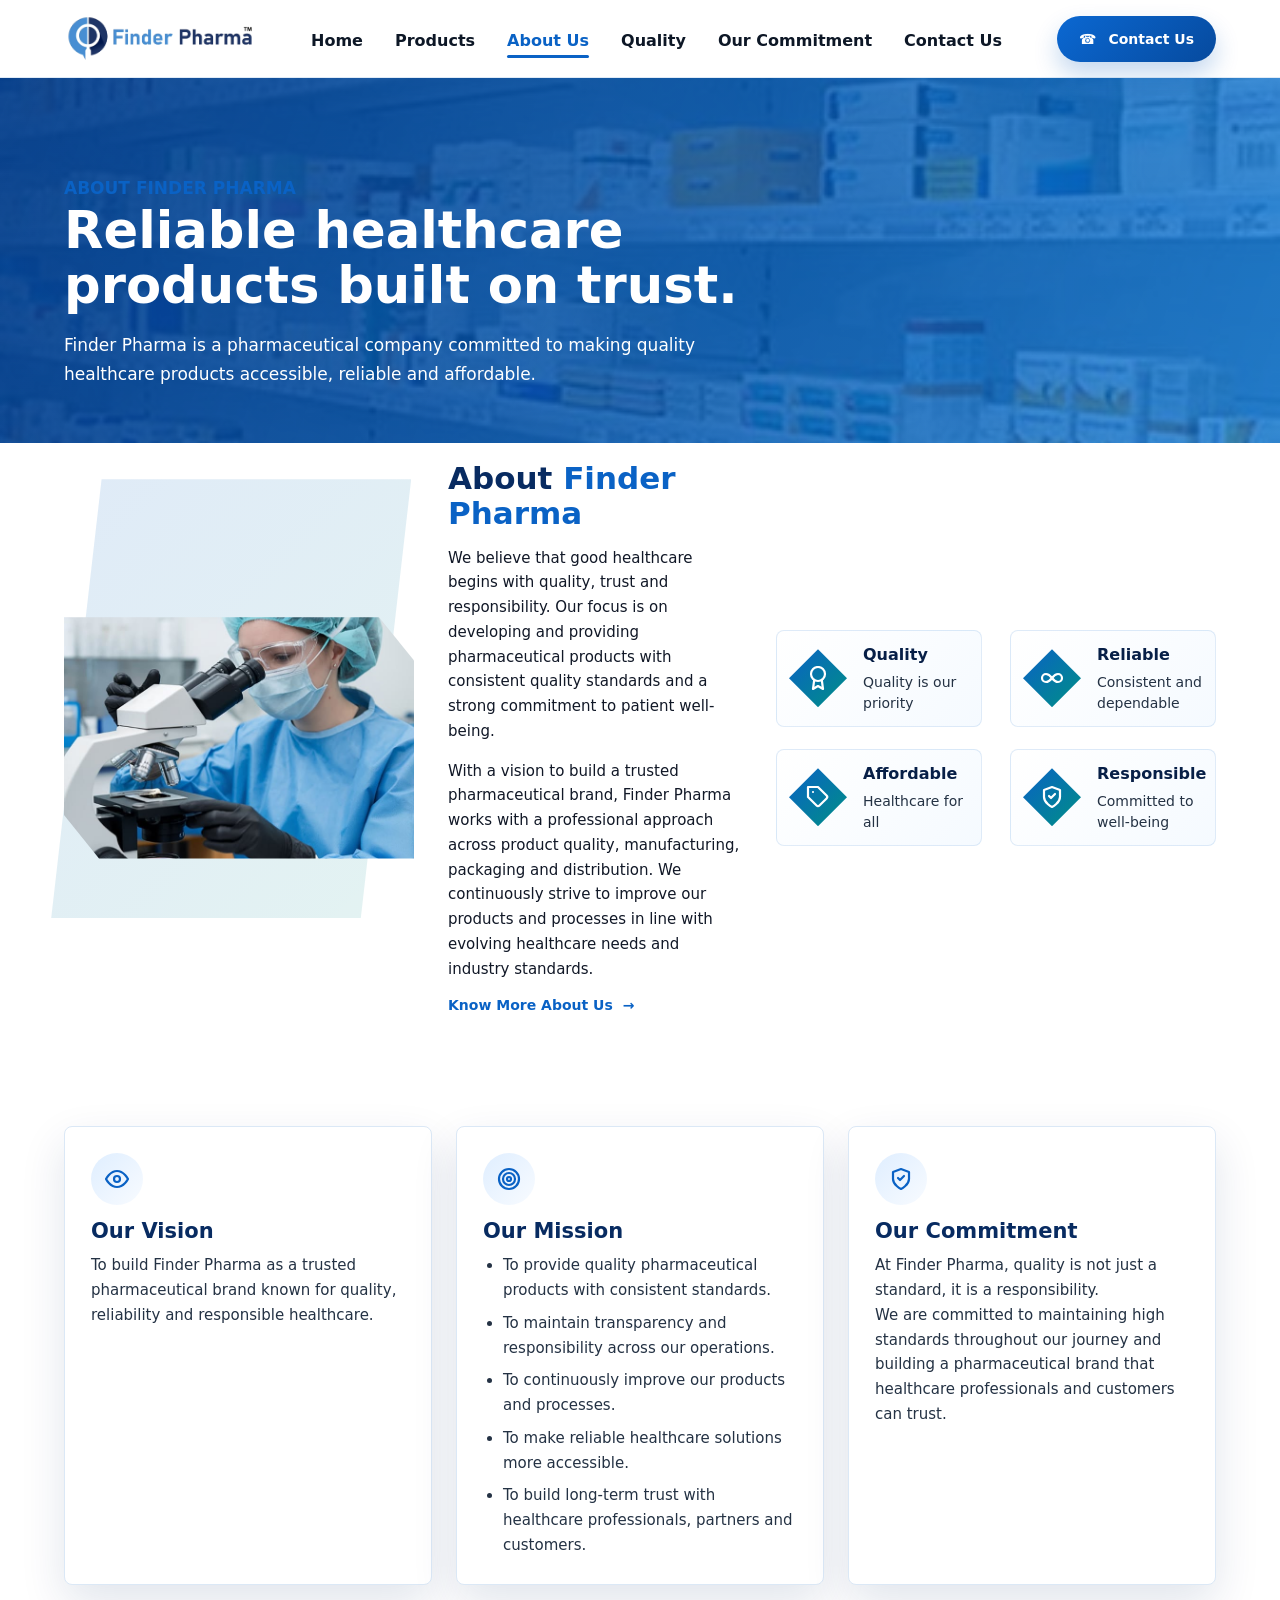
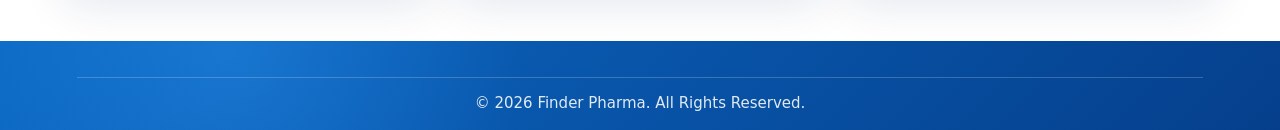
==== commit 4b7d37d9: "Exchange Products and About Us navigation positions" ====
--- a/about.html
+++ b/about.html
@@ -16,8 +16,8 @@
       </button>
       <nav id="site-nav" class="site-nav" aria-label="Primary navigation">
         <a href="./index.html">Home</a>
+        <a href="./products.html">Products</a>
         <a href="./about.html">About Us</a>
-        <a href="./products.html">Products</a>
         <a href="./quality.html">Quality</a>
         <a href="./commitment.html">Our Commitment</a>
         <a href="./contact.html">Contact Us</a>
